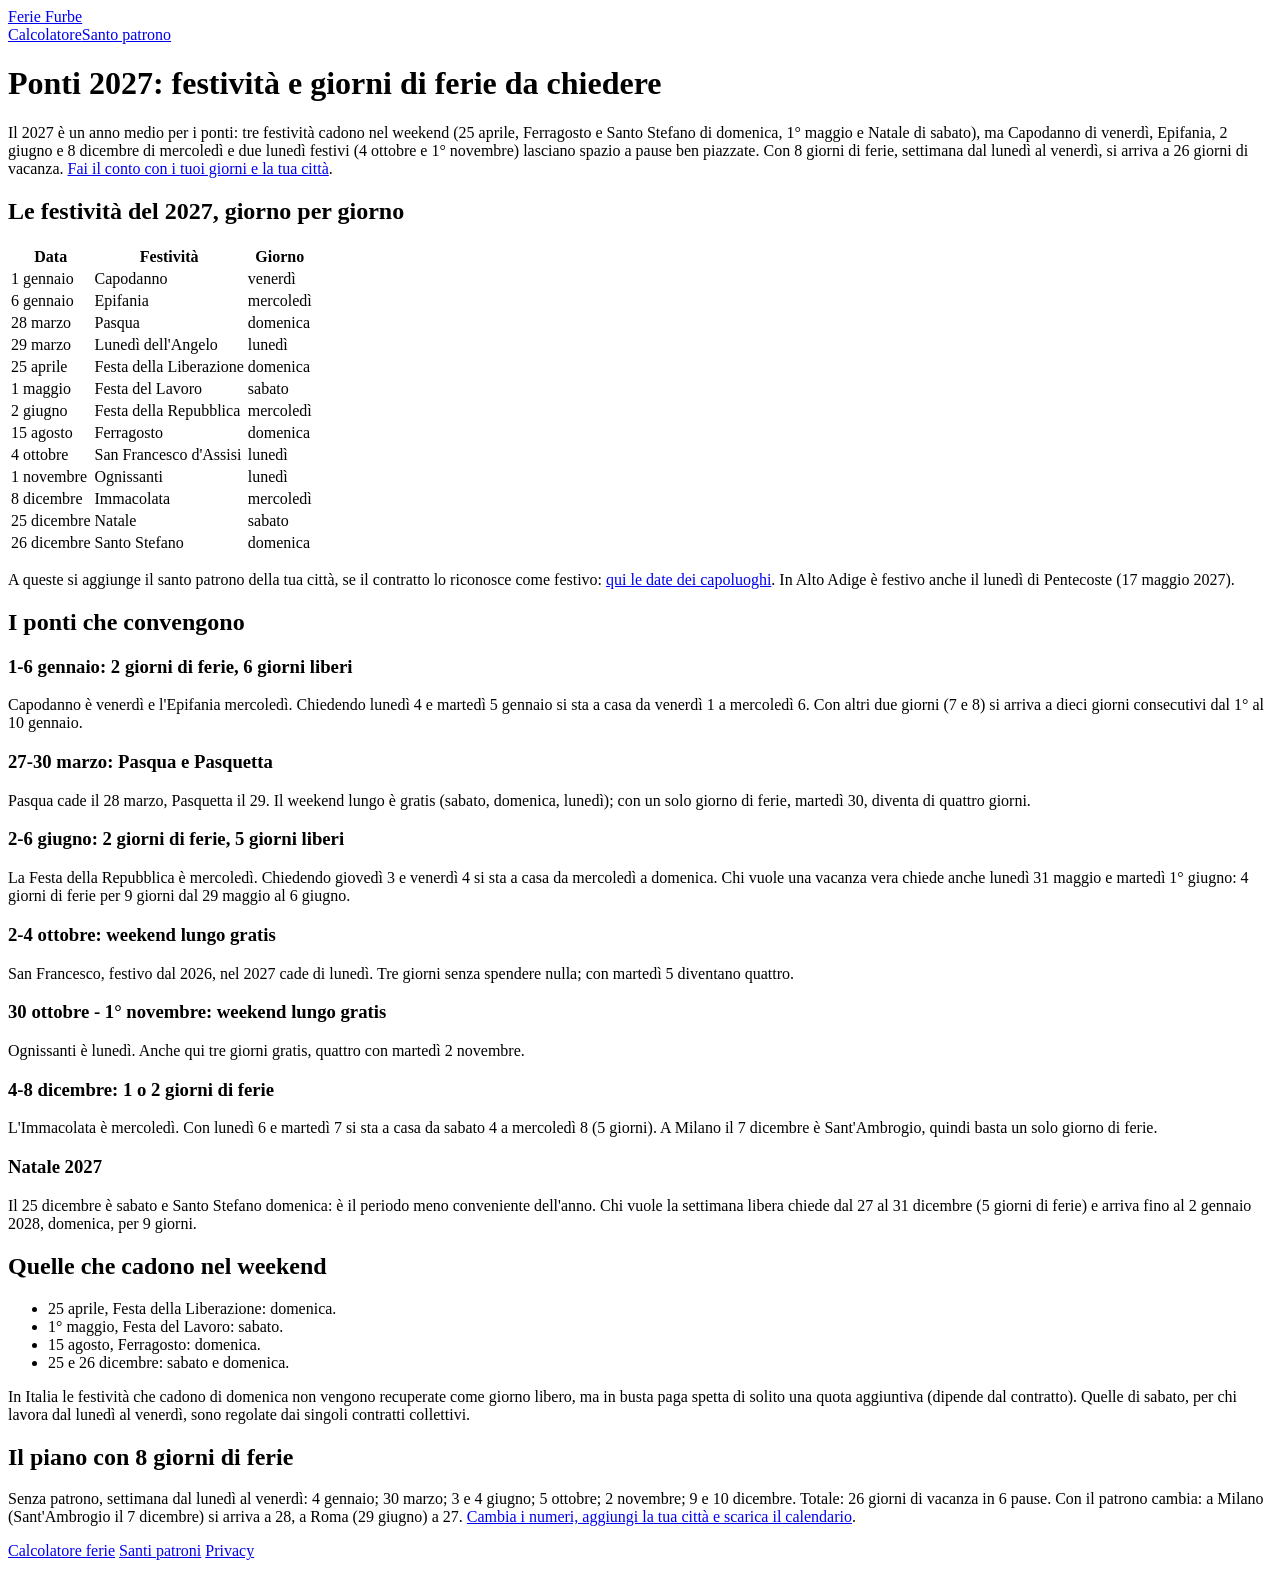
==== ponti-2027/index.html @ 361fd936 "Pubblica Ferie Furbe" ====
<!doctype html>
<html lang="it">
<head>
<meta charset="utf-8">
<meta name="viewport" content="width=device-width, initial-scale=1">
<title>Ponti 2027: calendario festività e giorni di ferie da chiedere</title>
<meta name="description" content="Tutte le festività del 2027 con il giorno della settimana e i ponti convenienti: gennaio, Pasqua, 2 giugno, 4 ottobre, 1 novembre, 8 dicembre. Quanti giorni di ferie servono e quanti giorni liberi si ottengono.">
<link rel="canonical" href="https://strumentigratisitalia.github.io/ferie-furbe/ponti-2027/">
<meta property="og:type" content="article">
<meta property="og:locale" content="it_IT">
<meta property="og:site_name" content="Ferie Furbe">
<meta property="og:title" content="Ponti 2027: le festività e i giorni di ferie da chiedere">
<meta property="og:description" content="Con 8 giorni di ferie si arriva a 26 giorni di vacanza. Ecco le date, una per una.">
<meta property="og:url" content="https://strumentigratisitalia.github.io/ferie-furbe/ponti-2027/">
<meta property="og:image" content="https://strumentigratisitalia.github.io/ferie-furbe/og.png">
<meta name="twitter:card" content="summary_large_image">
<link rel="icon" href="../favicon.svg" type="image/svg+xml">
<link rel="preconnect" href="https://fonts.googleapis.com">
<link rel="preconnect" href="https://fonts.gstatic.com" crossorigin>
<link href="https://fonts.googleapis.com/css2?family=Bricolage+Grotesque:opsz,wght@12..96,400..800&display=swap" rel="stylesheet">
<link rel="stylesheet" href="../style.css">
<script type="application/ld+json">
{"@context":"https://schema.org","@type":"Article","headline":"Ponti 2027: calendario festività e giorni di ferie da chiedere","inLanguage":"it","datePublished":"2026-10-28","dateModified":"2026-10-28","author":{"@type":"Organization","name":"Ferie Furbe"},"publisher":{"@type":"Organization","name":"Ferie Furbe"},"mainEntityOfPage":"https://strumentigratisitalia.github.io/ferie-furbe/ponti-2027/"}
</script>
</head>
<body>
<header class="top">
  <a class="brand" href="../"><i aria-hidden="true"></i>Ferie Furbe</a>
  <nav><a href="../">Calcolatore</a><a href="../santo-patrono/">Santo patrono</a></nav>
</header>
<main class="testo">
  <h1>Ponti 2027: festività e giorni di ferie da chiedere</h1>
  <p>Il 2027 è un anno medio per i ponti: tre festività cadono nel weekend (25 aprile, Ferragosto e Santo Stefano di domenica, 1° maggio e Natale di sabato), ma Capodanno di venerdì, Epifania, 2 giugno e 8 dicembre di mercoledì e due lunedì festivi (4 ottobre e 1° novembre) lasciano spazio a pause ben piazzate. Con 8 giorni di ferie, settimana dal lunedì al venerdì, si arriva a 26 giorni di vacanza. <a href="../">Fai il conto con i tuoi giorni e la tua città</a>.</p>

  <h2>Le festività del 2027, giorno per giorno</h2>
  <table class="tab">
    <thead><tr><th>Data</th><th>Festività</th><th>Giorno</th></tr></thead>
    <tbody>
    <tr><td>1 gennaio</td><td>Capodanno</td><td class="">venerdì</td></tr>
    <tr><td>6 gennaio</td><td>Epifania</td><td class="">mercoledì</td></tr>
    <tr><td>28 marzo</td><td>Pasqua</td><td class="we">domenica</td></tr>
    <tr><td>29 marzo</td><td>Lunedì dell'Angelo</td><td class="">lunedì</td></tr>
    <tr><td>25 aprile</td><td>Festa della Liberazione</td><td class="we">domenica</td></tr>
    <tr><td>1 maggio</td><td>Festa del Lavoro</td><td class="we">sabato</td></tr>
    <tr><td>2 giugno</td><td>Festa della Repubblica</td><td class="">mercoledì</td></tr>
    <tr><td>15 agosto</td><td>Ferragosto</td><td class="we">domenica</td></tr>
    <tr><td>4 ottobre</td><td>San Francesco d'Assisi</td><td class="">lunedì</td></tr>
    <tr><td>1 novembre</td><td>Ognissanti</td><td class="">lunedì</td></tr>
    <tr><td>8 dicembre</td><td>Immacolata</td><td class="">mercoledì</td></tr>
    <tr><td>25 dicembre</td><td>Natale</td><td class="we">sabato</td></tr>
    <tr><td>26 dicembre</td><td>Santo Stefano</td><td class="we">domenica</td></tr>
    </tbody>
  </table>
  <p class="hint">A queste si aggiunge il santo patrono della tua città, se il contratto lo riconosce come festivo: <a href="../santo-patrono/">qui le date dei capoluoghi</a>. In Alto Adige è festivo anche il lunedì di Pentecoste (17 maggio 2027).</p>

  <h2>I ponti che convengono</h2>
  <h3>1-6 gennaio: 2 giorni di ferie, 6 giorni liberi</h3>
  <p>Capodanno è venerdì e l'Epifania mercoledì. Chiedendo lunedì 4 e martedì 5 gennaio si sta a casa da venerdì 1 a mercoledì 6. Con altri due giorni (7 e 8) si arriva a dieci giorni consecutivi dal 1° al 10 gennaio.</p>
  <h3>27-30 marzo: Pasqua e Pasquetta</h3>
  <p>Pasqua cade il 28 marzo, Pasquetta il 29. Il weekend lungo è gratis (sabato, domenica, lunedì); con un solo giorno di ferie, martedì 30, diventa di quattro giorni.</p>
  <h3>2-6 giugno: 2 giorni di ferie, 5 giorni liberi</h3>
  <p>La Festa della Repubblica è mercoledì. Chiedendo giovedì 3 e venerdì 4 si sta a casa da mercoledì a domenica. Chi vuole una vacanza vera chiede anche lunedì 31 maggio e martedì 1° giugno: 4 giorni di ferie per 9 giorni dal 29 maggio al 6 giugno.</p>
  <h3>2-4 ottobre: weekend lungo gratis</h3>
  <p>San Francesco, festivo dal 2026, nel 2027 cade di lunedì. Tre giorni senza spendere nulla; con martedì 5 diventano quattro.</p>
  <h3>30 ottobre - 1° novembre: weekend lungo gratis</h3>
  <p>Ognissanti è lunedì. Anche qui tre giorni gratis, quattro con martedì 2 novembre.</p>
  <h3>4-8 dicembre: 1 o 2 giorni di ferie</h3>
  <p>L'Immacolata è mercoledì. Con lunedì 6 e martedì 7 si sta a casa da sabato 4 a mercoledì 8 (5 giorni). A Milano il 7 dicembre è Sant'Ambrogio, quindi basta un solo giorno di ferie.</p>
  <h3>Natale 2027</h3>
  <p>Il 25 dicembre è sabato e Santo Stefano domenica: è il periodo meno conveniente dell'anno. Chi vuole la settimana libera chiede dal 27 al 31 dicembre (5 giorni di ferie) e arriva fino al 2 gennaio 2028, domenica, per 9 giorni.</p>

  <h2>Quelle che cadono nel weekend</h2>
  <ul>
    <li>25 aprile, Festa della Liberazione: domenica.</li>
    <li>1° maggio, Festa del Lavoro: sabato.</li>
    <li>15 agosto, Ferragosto: domenica.</li>
    <li>25 e 26 dicembre: sabato e domenica.</li>
  </ul>
  <p>In Italia le festività che cadono di domenica non vengono recuperate come giorno libero, ma in busta paga spetta di solito una quota aggiuntiva (dipende dal contratto). Quelle di sabato, per chi lavora dal lunedì al venerdì, sono regolate dai singoli contratti collettivi.</p>

  <h2>Il piano con 8 giorni di ferie</h2>
  <p>Senza patrono, settimana dal lunedì al venerdì: 4 gennaio; 30 marzo; 3 e 4 giugno; 5 ottobre; 2 novembre; 9 e 10 dicembre. Totale: 26 giorni di vacanza in 6 pause. Con il patrono cambia: a Milano (Sant'Ambrogio il 7 dicembre) si arriva a 28, a Roma (29 giugno) a 27. <a href="../">Cambia i numeri, aggiungi la tua città e scarica il calendario</a>.</p>
</main>
<footer class="foot"><p><a href="../">Calcolatore ferie</a> <a href="../santo-patrono/">Santi patroni</a> <a href="../privacy/">Privacy</a></p></footer>
</body>
</html>
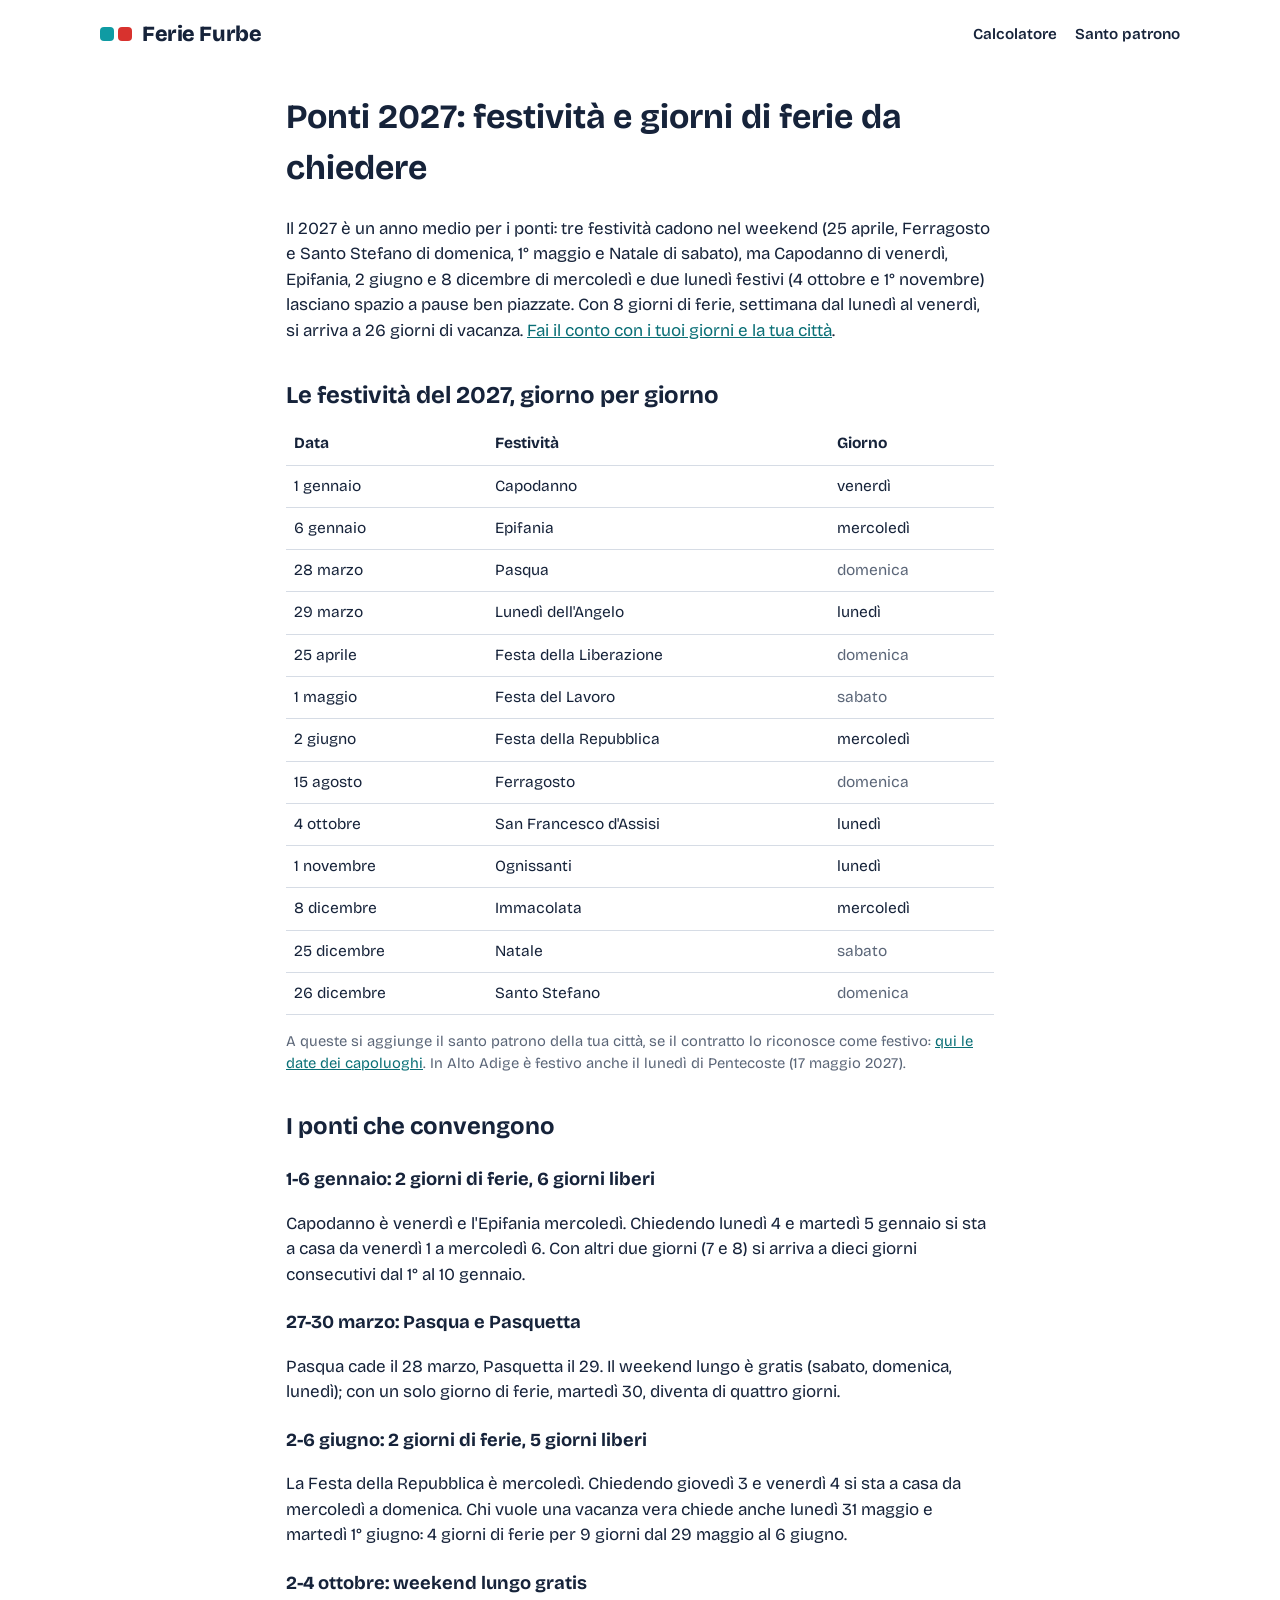
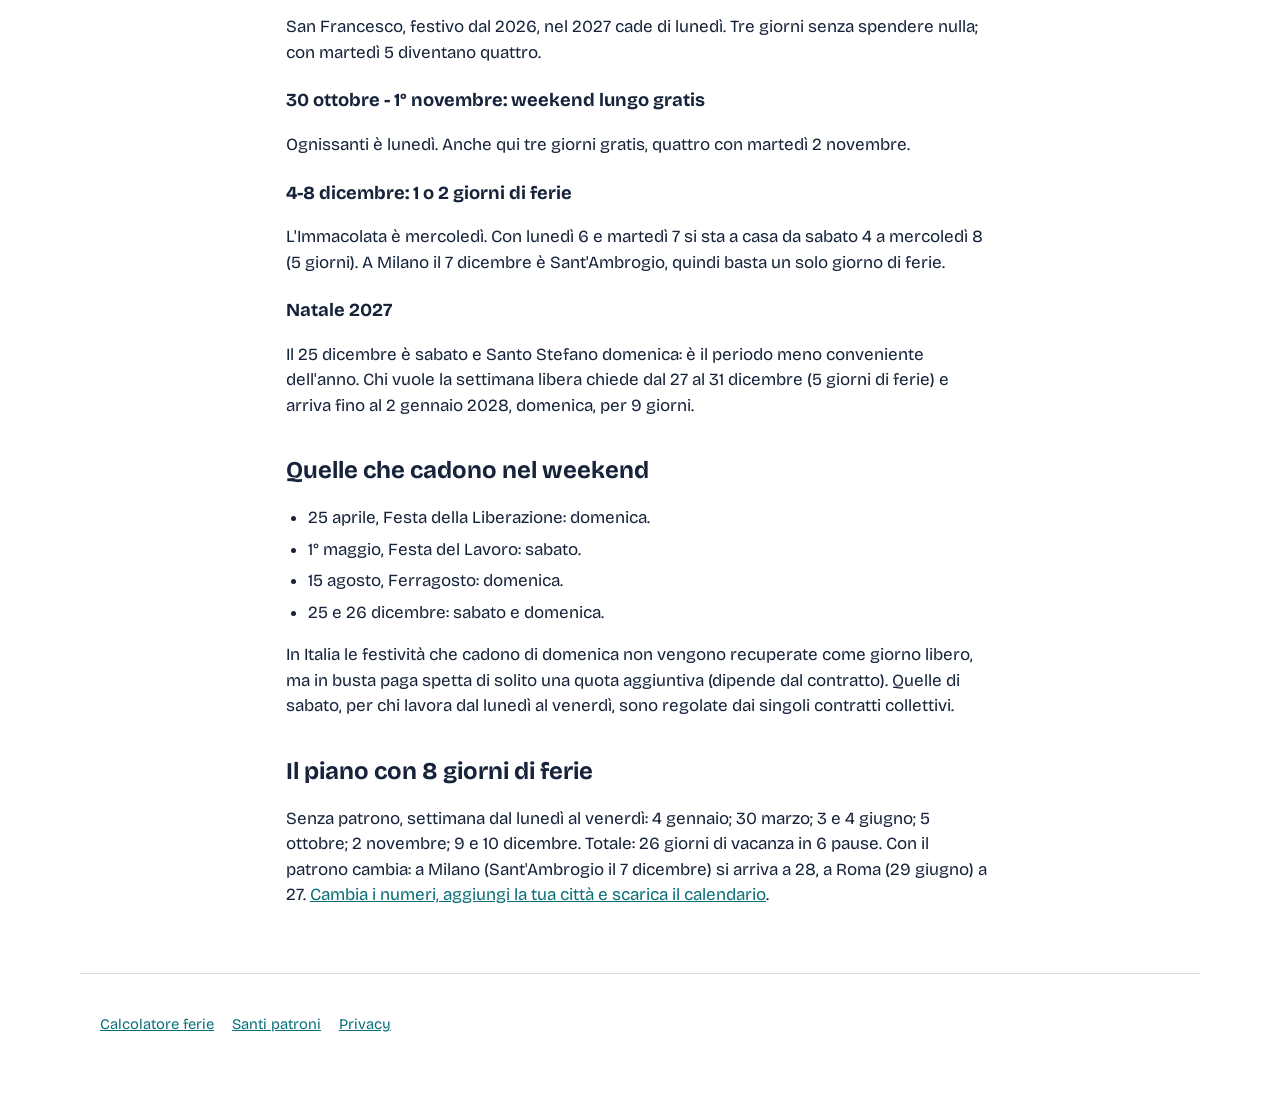
==== commit f0030499: "Aggiunge il contatore visite GoatCounter" ====
--- a/ponti-2027/index.html
+++ b/ponti-2027/index.html
@@ -22,6 +22,7 @@
 <script type="application/ld+json">
 {"@context":"https://schema.org","@type":"Article","headline":"Ponti 2027: calendario festività e giorni di ferie da chiedere","inLanguage":"it","datePublished":"2026-10-28","dateModified":"2026-10-28","author":{"@type":"Organization","name":"Ferie Furbe"},"publisher":{"@type":"Organization","name":"Ferie Furbe"},"mainEntityOfPage":"https://strumentigratisitalia.github.io/ferie-furbe/ponti-2027/"}
 </script>
+<script data-goatcounter="https://strumentigratisitalia.goatcounter.com/count" async src="//gc.zgo.at/count.js"></script>
 </head>
 <body>
 <header class="top">
--- a/style.css
+++ b/style.css
@@ -0,0 +1,125 @@
+:root {
+  --ink: #16233a;
+  --ink-2: #5b6678;
+  --bg: #ffffff;
+  --bg-2: #f3f5f8;
+  --line: #d6dce5;
+  --rosso: #d8322e;
+  --rosso-chiaro: #fde5e4;
+  --mare: #0f9ba3;
+  --mare-scuro: #0a6f76;
+  --mare-chiaro: #d6f1f2;
+  --libero: #e9edf2;
+  --font: "Bricolage Grotesque", system-ui, -apple-system, "Segoe UI", sans-serif;
+}
+
+* { box-sizing: border-box; }
+html { scroll-behavior: smooth; }
+@media (prefers-reduced-motion: reduce) { html { scroll-behavior: auto; } *, *::before, *::after { animation: none !important; transition: none !important; } }
+
+body { margin: 0; font: 400 1.0625rem/1.5 var(--font); color: var(--ink); background: var(--bg); -webkit-font-smoothing: antialiased; }
+a { color: var(--mare-scuro); }
+:focus-visible { outline: 3px solid var(--mare); outline-offset: 2px; border-radius: 4px; }
+.skip { position: absolute; left: -999px; }
+.skip:focus { left: 16px; top: 16px; background: var(--ink); color: #fff; padding: 8px 12px; z-index: 9; }
+
+.top { display: flex; justify-content: space-between; align-items: center; gap: 16px; max-width: 1120px; margin: 0 auto; padding: 18px 20px; }
+.brand { font-weight: 800; font-size: 1.35rem; text-decoration: none; color: var(--ink); letter-spacing: -.02em; display: inline-flex; align-items: center; gap: 10px; }
+.brand i { width: 14px; height: 14px; border-radius: 4px; background: var(--mare); display: inline-block; box-shadow: 18px 0 0 var(--rosso); margin-right: 18px; }
+.top nav { display: flex; gap: 18px; font-weight: 600; font-size: .95rem; }
+.top nav a { text-decoration: none; color: var(--ink); }
+.top nav a:hover { text-decoration: underline; }
+
+main { max-width: 1120px; margin: 0 auto; padding: 0 20px 48px; }
+
+/* Frase-modulo */
+.hero { padding: 20px 0 8px; }
+.hero h1 { font-size: clamp(1.1rem, 2.2vw, 1.35rem); font-weight: 600; color: var(--ink-2); margin: 0 0 14px; }
+.frase-form { font-size: clamp(1.6rem, 4.6vw, 3rem); font-weight: 700; line-height: 1.45; letter-spacing: -.02em; max-width: 24ch; margin: 0; text-wrap: pretty; }
+.frase-form .campo {
+  display: inline-block; vertical-align: baseline; font: inherit; color: var(--mare-scuro); background: var(--mare-chiaro);
+  border: 0; border-bottom: 3px solid var(--mare); border-radius: 8px 8px 0 0; padding: 0 .3em; margin: 0 .05em; min-height: 0; line-height: 1.25;
+  width: auto; max-width: 100%; cursor: pointer;
+}
+.frase-form select.campo { appearance: none; -webkit-appearance: none; padding-right: .9em; background-image: linear-gradient(45deg, transparent 50%, var(--mare-scuro) 50%), linear-gradient(135deg, var(--mare-scuro) 50%, transparent 50%); background-position: calc(100% - .55em) 55%, calc(100% - .3em) 55%; background-size: .25em .25em; background-repeat: no-repeat; }
+.frase-form input.campo { width: 3ch; text-align: center; }
+.frase-form .campo:focus { outline: 3px solid var(--mare); outline-offset: 2px; }
+#citta.campo { max-width: 12ch; text-overflow: ellipsis; }
+
+.risultato { margin: 22px 0 8px; font-size: clamp(1.2rem, 2.6vw, 1.6rem); line-height: 1.4; max-width: 44ch; }
+.risultato b { color: var(--mare-scuro); }
+.err { color: var(--rosso); font-weight: 600; }
+
+details.opzioni { margin: 14px 0 26px; }
+details.opzioni summary { cursor: pointer; font-weight: 600; color: var(--ink-2); }
+.opz-grid { display: grid; grid-template-columns: repeat(auto-fit, minmax(240px, 1fr)); gap: 16px; margin-top: 14px; }
+label { display: block; font-weight: 600; font-size: .95rem; }
+label small { font-weight: 400; color: var(--ink-2); }
+.opz-grid input, .opz-grid select, .opz-grid textarea { display: block; width: 100%; margin-top: 6px; font: inherit; font-size: 1rem; padding: 10px 12px; border: 2px solid var(--line); border-radius: 10px; background: #fff; min-height: 46px; color: var(--ink); }
+.opz-grid textarea { min-height: 70px; resize: vertical; }
+.check { display: flex; gap: 10px; align-items: center; font-weight: 600; }
+.check input { width: 22px; height: 22px; margin: 0; }
+
+/* Calendario annuale */
+.anno-cal { display: grid; grid-template-columns: repeat(4, 1fr); gap: 18px 22px; padding: 22px 0 10px; }
+.mese h3 { margin: 0 0 6px; font-size: 1rem; font-weight: 700; text-transform: capitalize; }
+.griglia { display: grid; grid-template-columns: repeat(7, 1fr); gap: 3px; }
+.griglia span { aspect-ratio: 1; display: grid; place-items: center; font-size: .78rem; border-radius: 6px; background: #fff; color: var(--ink); border: 1px solid transparent; }
+.griglia .libero { background: var(--libero); color: var(--ink-2); }
+.griglia .festivo { background: var(--rosso-chiaro); color: var(--rosso); font-weight: 700; }
+.griglia .pausa { border-color: var(--mare); }
+.griglia .festivo.pausa { background: var(--rosso); color: #fff; }
+.griglia .libero.pausa { background: var(--mare-chiaro); color: var(--mare-scuro); }
+.griglia .ferie { background: var(--mare); color: #fff; font-weight: 800; }
+.legenda { display: flex; flex-wrap: wrap; gap: 14px 22px; font-size: .9rem; color: var(--ink-2); margin: 6px 0 20px; }
+.legenda i { display: inline-block; width: 14px; height: 14px; border-radius: 4px; vertical-align: -2px; margin-right: 6px; }
+
+/* Pause */
+.sezione { padding: 30px 0 0; }
+.sezione h2 { font-size: 1.5rem; font-weight: 800; letter-spacing: -.02em; margin: 0 0 14px; }
+.pause { list-style: none; padding: 0; margin: 0; display: grid; gap: 10px; }
+.pause li { display: grid; grid-template-columns: 1.3fr .6fr 2fr; gap: 10px 18px; align-items: baseline; padding: 14px 16px; border: 1px solid var(--line); border-left: 6px solid var(--mare); border-radius: 10px; background: var(--bg-2); }
+.p-date { font-weight: 700; }
+.freccia { color: var(--ink-2); font-weight: 400; }
+.p-tot b { font-size: 1.5rem; color: var(--mare-scuro); }
+.p-ferie { color: var(--ink-2); font-size: .95rem; }
+.gratis { padding-left: 1.2em; color: var(--ink-2); }
+.azioni { display: flex; flex-wrap: wrap; gap: 10px; margin-top: 18px; }
+.btn { display: inline-flex; align-items: center; justify-content: center; gap: 8px; font: 700 1rem/1 var(--font); padding: 13px 18px; border-radius: 10px; border: 2px solid var(--ink); background: #fff; color: var(--ink); cursor: pointer; min-height: 46px; text-decoration: none; }
+.btn:hover { background: var(--bg-2); }
+.btn-primario { background: var(--ink); color: #fff; }
+.btn-primario:hover { background: #22324f; }
+.hint { color: var(--ink-2); font-size: .92rem; }
+
+.festivi { list-style: none; padding: 0; margin: 0; columns: 2; column-gap: 32px; }
+.festivi li { display: flex; justify-content: space-between; gap: 12px; padding: 7px 0; border-bottom: 1px solid var(--line); break-inside: avoid; font-size: .97rem; }
+.festivi small { color: var(--ink-2); }
+
+.testo { max-width: 68ch; }
+.testo h2 { font-size: 1.5rem; margin: 34px 0 10px; }
+.testo h3 { font-size: 1.15rem; margin: 22px 0 6px; }
+.testo ol, .testo ul { padding-left: 1.3em; }
+.testo li { margin-bottom: 6px; }
+.faq details { border-top: 1px solid var(--line); padding: 12px 0; }
+.faq summary { font-weight: 700; cursor: pointer; }
+.faq p { margin: 8px 0 0; color: #2d3748; }
+
+table.tab { border-collapse: collapse; width: 100%; font-size: .97rem; }
+table.tab th, table.tab td { text-align: left; padding: 9px 8px; border-bottom: 1px solid var(--line); vertical-align: top; }
+table.tab th { font-weight: 700; }
+.tab .we { color: var(--ink-2); }
+
+.toast { position: fixed; left: 50%; bottom: 20px; transform: translateX(-50%); background: var(--ink); color: #fff; padding: 12px 18px; border-radius: 10px; font-weight: 600; z-index: 5; max-width: calc(100% - 32px); text-align: center; }
+
+.foot { max-width: 1120px; margin: 0 auto; padding: 24px 20px 44px; font-size: .92rem; color: var(--ink-2); border-top: 1px solid var(--line); }
+.foot a { margin-right: 14px; }
+
+@media (max-width: 900px) { .anno-cal { grid-template-columns: repeat(3, 1fr); } }
+@media (max-width: 640px) {
+  .anno-cal { grid-template-columns: repeat(2, 1fr); gap: 14px; }
+  .griglia span { font-size: .72rem; border-radius: 4px; }
+  .pause li { grid-template-columns: 1fr; gap: 4px; }
+  .festivi { columns: 1; }
+  .frase-form { max-width: none; }
+  .btn { width: 100%; }
+}
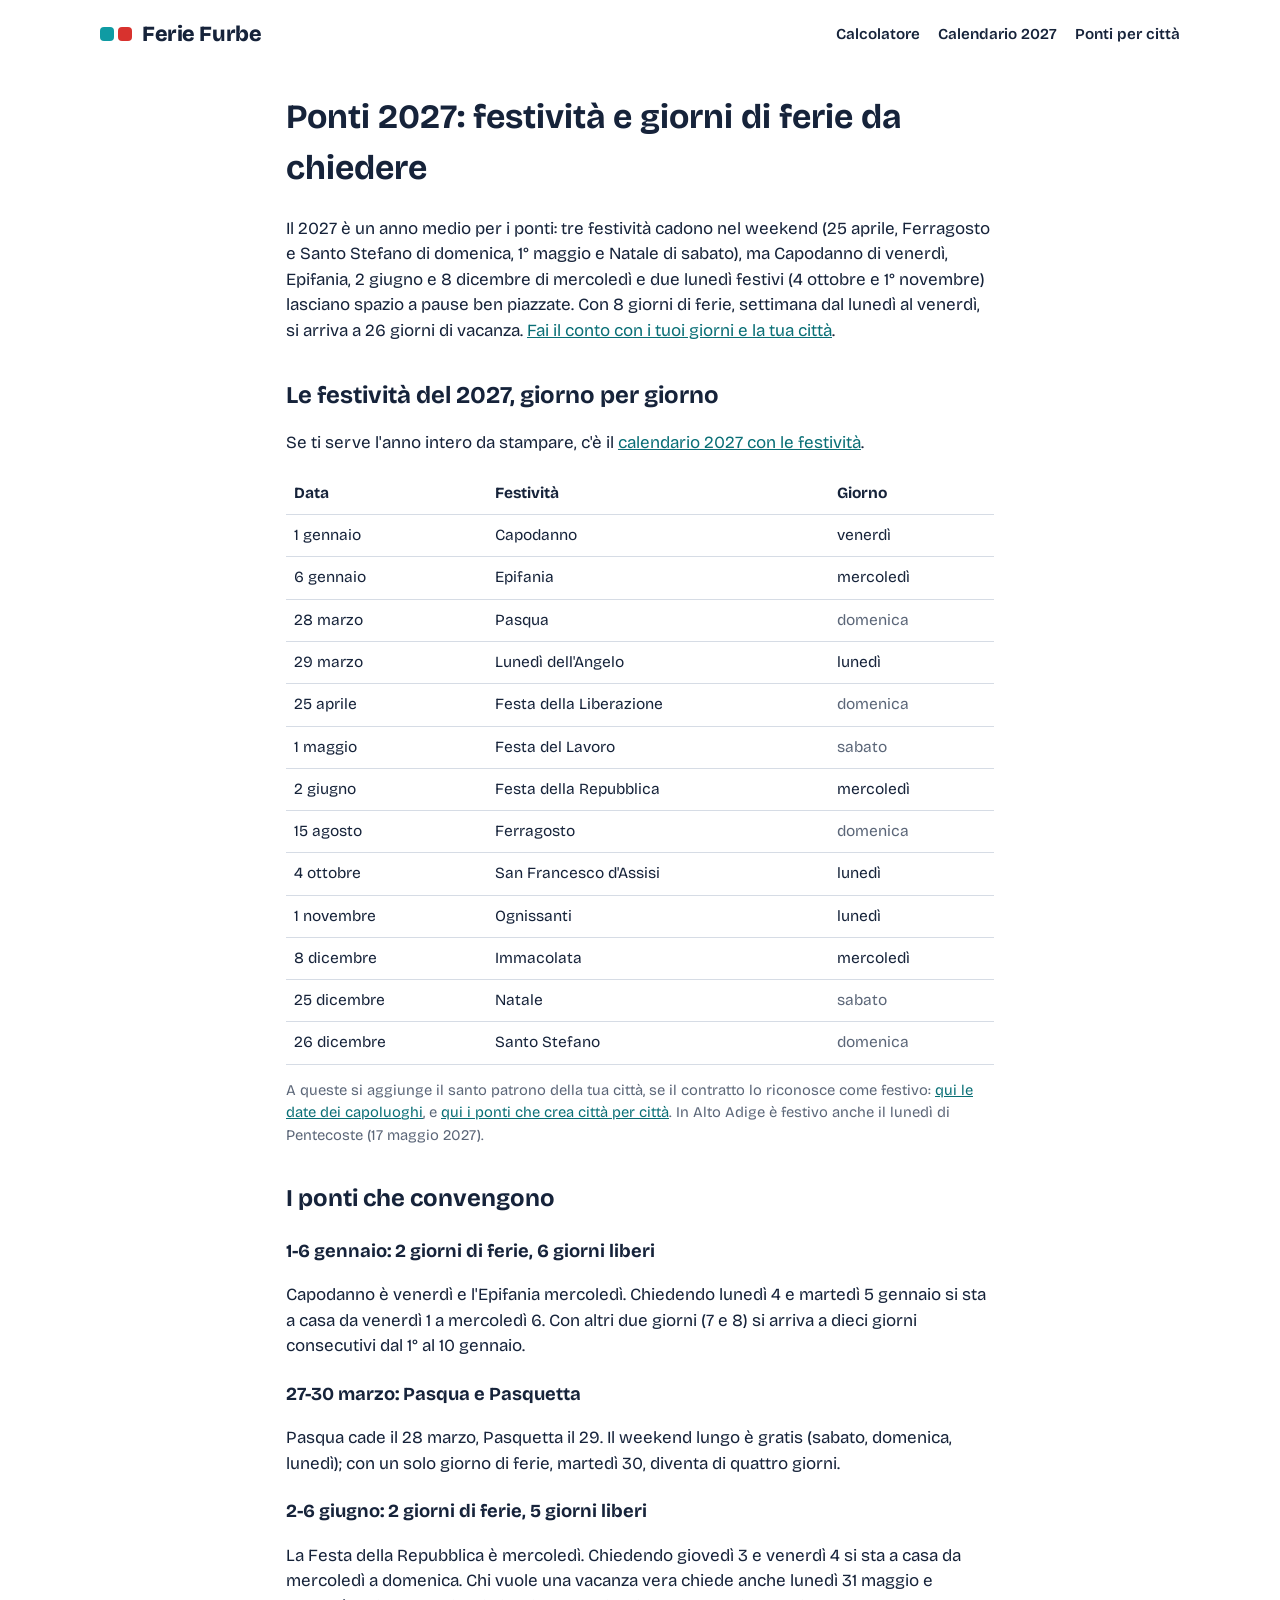
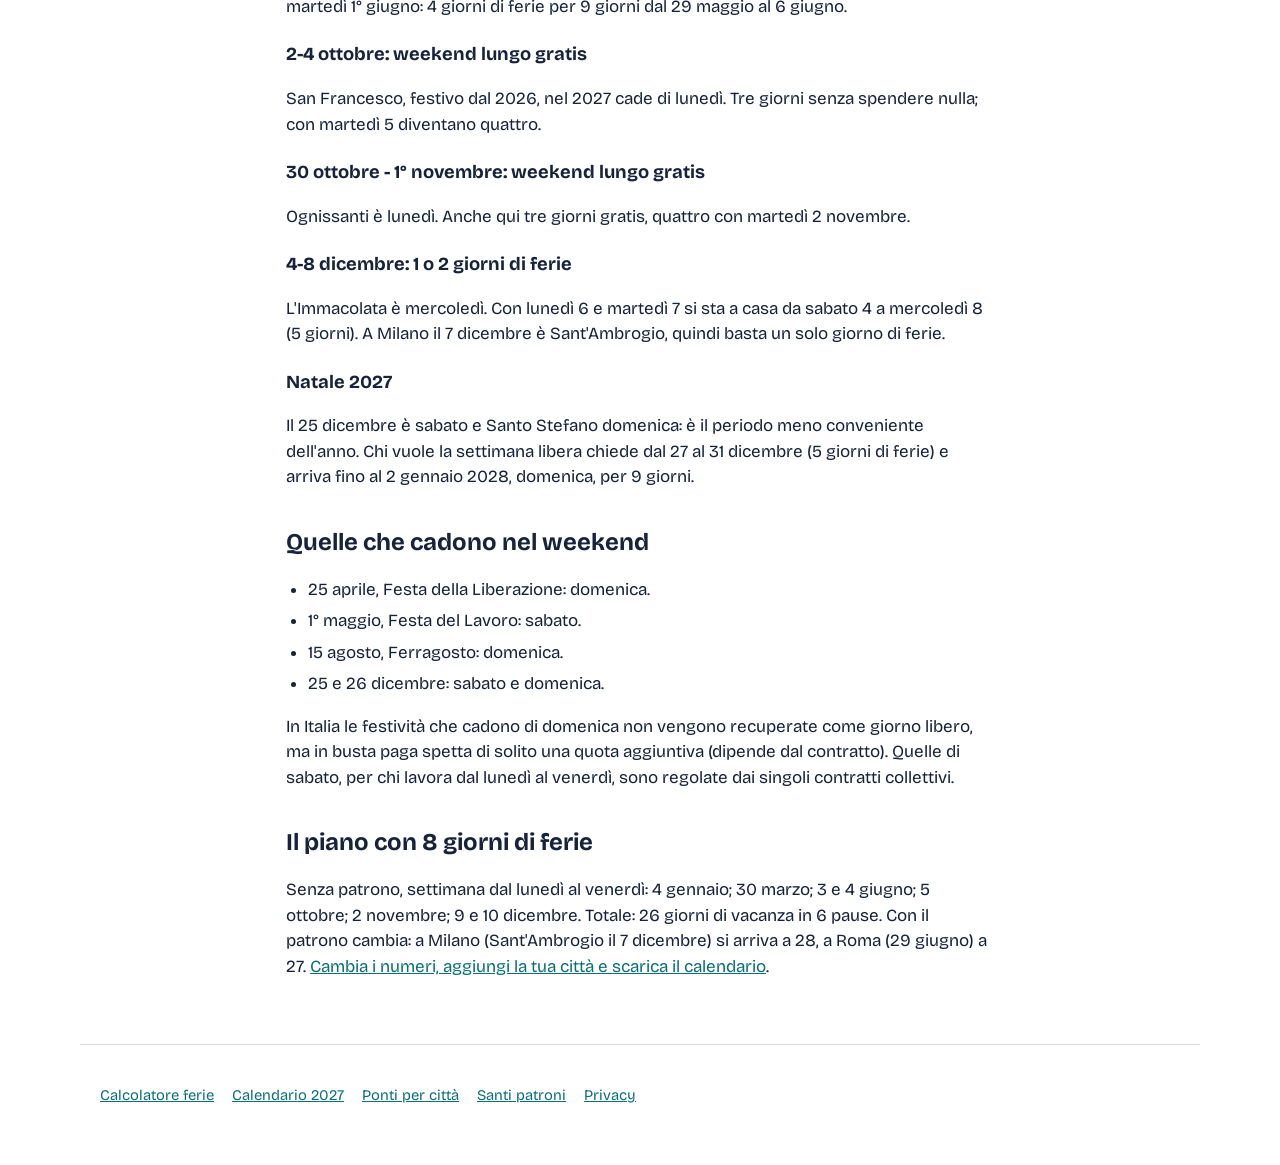
==== commit 9399758a: "Calendario 2027 e ponti 2027 città per città" ====
--- a/ponti-2027/index.html
+++ b/ponti-2027/index.html
@@ -4,13 +4,13 @@
 <meta charset="utf-8">
 <meta name="viewport" content="width=device-width, initial-scale=1">
 <title>Ponti 2027: calendario festività e giorni di ferie da chiedere</title>
-<meta name="description" content="Tutte le festività del 2027 con il giorno della settimana e i ponti convenienti: gennaio, Pasqua, 2 giugno, 4 ottobre, 1 novembre, 8 dicembre. Quanti giorni di ferie servono e quanti giorni liberi si ottengono.">
+<meta name="description" content="Tutte le festività del 2027 con il giorno della settimana, i ponti convenienti e quanti giorni di ferie servono per ciascuno.">
 <link rel="canonical" href="https://strumentigratisitalia.github.io/ferie-furbe/ponti-2027/">
 <meta property="og:type" content="article">
 <meta property="og:locale" content="it_IT">
 <meta property="og:site_name" content="Ferie Furbe">
 <meta property="og:title" content="Ponti 2027: le festività e i giorni di ferie da chiedere">
-<meta property="og:description" content="Con 8 giorni di ferie si arriva a 26 giorni di vacanza. Ecco le date, una per una.">
+<meta property="og:description" content="Tutte le festività del 2027 con il giorno della settimana, i ponti convenienti e quanti giorni di ferie servono per ciascuno.">
 <meta property="og:url" content="https://strumentigratisitalia.github.io/ferie-furbe/ponti-2027/">
 <meta property="og:image" content="https://strumentigratisitalia.github.io/ferie-furbe/og.png">
 <meta name="twitter:card" content="summary_large_image">
@@ -20,21 +20,22 @@
 <link href="https://fonts.googleapis.com/css2?family=Bricolage+Grotesque:opsz,wght@12..96,400..800&display=swap" rel="stylesheet">
 <link rel="stylesheet" href="../style.css">
 <script type="application/ld+json">
-{"@context":"https://schema.org","@type":"Article","headline":"Ponti 2027: calendario festività e giorni di ferie da chiedere","inLanguage":"it","datePublished":"2026-10-28","dateModified":"2026-10-28","author":{"@type":"Organization","name":"Ferie Furbe"},"publisher":{"@type":"Organization","name":"Ferie Furbe"},"mainEntityOfPage":"https://strumentigratisitalia.github.io/ferie-furbe/ponti-2027/"}
+{"@context":"https://schema.org","@type":"Article","headline":"Ponti 2027: calendario festività e giorni di ferie da chiedere","inLanguage":"it","datePublished":"2026-10-28","dateModified":"2026-10-30","author":{"@type":"Organization","name":"Ferie Furbe"},"publisher":{"@type":"Organization","name":"Ferie Furbe"},"mainEntityOfPage":"https://strumentigratisitalia.github.io/ferie-furbe/ponti-2027/"}
 </script>
 <script data-goatcounter="https://strumentigratisitalia.goatcounter.com/count" async src="//gc.zgo.at/count.js"></script>
 </head>
 <body>
 <header class="top">
   <a class="brand" href="../"><i aria-hidden="true"></i>Ferie Furbe</a>
-  <nav><a href="../">Calcolatore</a><a href="../santo-patrono/">Santo patrono</a></nav>
+  <nav aria-label="Pagine"><a href="../">Calcolatore</a><a href="../calendario-2027/">Calendario 2027</a><a href="../ponti-2027-citta/">Ponti per città</a></nav>
 </header>
 <main class="testo">
   <h1>Ponti 2027: festività e giorni di ferie da chiedere</h1>
   <p>Il 2027 è un anno medio per i ponti: tre festività cadono nel weekend (25 aprile, Ferragosto e Santo Stefano di domenica, 1° maggio e Natale di sabato), ma Capodanno di venerdì, Epifania, 2 giugno e 8 dicembre di mercoledì e due lunedì festivi (4 ottobre e 1° novembre) lasciano spazio a pause ben piazzate. Con 8 giorni di ferie, settimana dal lunedì al venerdì, si arriva a 26 giorni di vacanza. <a href="../">Fai il conto con i tuoi giorni e la tua città</a>.</p>
 
   <h2>Le festività del 2027, giorno per giorno</h2>
-  <table class="tab">
+  <p>Se ti serve l'anno intero da stampare, c'è il <a href="../calendario-2027/">calendario 2027 con le festività</a>.</p>
+  <div class="scorri"><table class="tab">
     <thead><tr><th>Data</th><th>Festività</th><th>Giorno</th></tr></thead>
     <tbody>
     <tr><td>1 gennaio</td><td>Capodanno</td><td class="">venerdì</td></tr>
@@ -51,8 +52,8 @@
     <tr><td>25 dicembre</td><td>Natale</td><td class="we">sabato</td></tr>
     <tr><td>26 dicembre</td><td>Santo Stefano</td><td class="we">domenica</td></tr>
     </tbody>
-  </table>
-  <p class="hint">A queste si aggiunge il santo patrono della tua città, se il contratto lo riconosce come festivo: <a href="../santo-patrono/">qui le date dei capoluoghi</a>. In Alto Adige è festivo anche il lunedì di Pentecoste (17 maggio 2027).</p>
+  </table></div>
+  <p class="hint">A queste si aggiunge il santo patrono della tua città, se il contratto lo riconosce come festivo: <a href="../santo-patrono/">qui le date dei capoluoghi</a>, e <a href="../ponti-2027-citta/">qui i ponti che crea città per città</a>. In Alto Adige è festivo anche il lunedì di Pentecoste (17 maggio 2027).</p>
 
   <h2>I ponti che convengono</h2>
   <h3>1-6 gennaio: 2 giorni di ferie, 6 giorni liberi</h3>
@@ -82,6 +83,6 @@
   <h2>Il piano con 8 giorni di ferie</h2>
   <p>Senza patrono, settimana dal lunedì al venerdì: 4 gennaio; 30 marzo; 3 e 4 giugno; 5 ottobre; 2 novembre; 9 e 10 dicembre. Totale: 26 giorni di vacanza in 6 pause. Con il patrono cambia: a Milano (Sant'Ambrogio il 7 dicembre) si arriva a 28, a Roma (29 giugno) a 27. <a href="../">Cambia i numeri, aggiungi la tua città e scarica il calendario</a>.</p>
 </main>
-<footer class="foot"><p><a href="../">Calcolatore ferie</a> <a href="../santo-patrono/">Santi patroni</a> <a href="../privacy/">Privacy</a></p></footer>
+<footer class="foot"><p><a href="../">Calcolatore ferie</a> <a href="../calendario-2027/">Calendario 2027</a> <a href="../ponti-2027-citta/">Ponti per città</a> <a href="../santo-patrono/">Santi patroni</a> <a href="../privacy/">Privacy</a></p></footer>
 </body>
 </html>
--- a/style.css
+++ b/style.css
@@ -24,7 +24,7 @@
 .skip:focus { left: 16px; top: 16px; background: var(--ink); color: #fff; padding: 8px 12px; z-index: 9; }
 
 .top { display: flex; justify-content: space-between; align-items: center; gap: 16px; max-width: 1120px; margin: 0 auto; padding: 18px 20px; }
-.brand { font-weight: 800; font-size: 1.35rem; text-decoration: none; color: var(--ink); letter-spacing: -.02em; display: inline-flex; align-items: center; gap: 10px; }
+.brand { white-space: nowrap; font-weight: 800; font-size: 1.35rem; text-decoration: none; color: var(--ink); letter-spacing: -.02em; display: inline-flex; align-items: center; gap: 10px; }
 .brand i { width: 14px; height: 14px; border-radius: 4px; background: var(--mare); display: inline-block; box-shadow: 18px 0 0 var(--rosso); margin-right: 18px; }
 .top nav { display: flex; gap: 18px; font-weight: 600; font-size: .95rem; }
 .top nav a { text-decoration: none; color: var(--ink); }
@@ -66,11 +66,11 @@
 .griglia { display: grid; grid-template-columns: repeat(7, 1fr); gap: 3px; }
 .griglia span { aspect-ratio: 1; display: grid; place-items: center; font-size: .78rem; border-radius: 6px; background: #fff; color: var(--ink); border: 1px solid transparent; }
 .griglia .libero { background: var(--libero); color: var(--ink-2); }
-.griglia .festivo { background: var(--rosso-chiaro); color: var(--rosso); font-weight: 700; }
+.griglia .festivo { background: var(--rosso-chiaro); color: #a8201c; font-weight: 700; }
 .griglia .pausa { border-color: var(--mare); }
 .griglia .festivo.pausa { background: var(--rosso); color: #fff; }
 .griglia .libero.pausa { background: var(--mare-chiaro); color: var(--mare-scuro); }
-.griglia .ferie { background: var(--mare); color: #fff; font-weight: 800; }
+.griglia .ferie { background: var(--mare-scuro); color: #fff; font-weight: 800; }
 .legenda { display: flex; flex-wrap: wrap; gap: 14px 22px; font-size: .9rem; color: var(--ink-2); margin: 6px 0 20px; }
 .legenda i { display: inline-block; width: 14px; height: 14px; border-radius: 4px; vertical-align: -2px; margin-right: 6px; }
 
@@ -104,6 +104,7 @@
 .faq summary { font-weight: 700; cursor: pointer; }
 .faq p { margin: 8px 0 0; color: #2d3748; }
 
+.scorri { overflow-x: auto; -webkit-overflow-scrolling: touch; }
 table.tab { border-collapse: collapse; width: 100%; font-size: .97rem; }
 table.tab th, table.tab td { text-align: left; padding: 9px 8px; border-bottom: 1px solid var(--line); vertical-align: top; }
 table.tab th { font-weight: 700; }
@@ -116,6 +117,8 @@
 
 @media (max-width: 900px) { .anno-cal { grid-template-columns: repeat(3, 1fr); } }
 @media (max-width: 640px) {
+  .top { flex-wrap: wrap; row-gap: 10px; }
+  .top nav { gap: 6px 16px; flex-wrap: wrap; font-size: .92rem; }
   .anno-cal { grid-template-columns: repeat(2, 1fr); gap: 14px; }
   .griglia span { font-size: .72rem; border-radius: 4px; }
   .pause li { grid-template-columns: 1fr; gap: 4px; }
